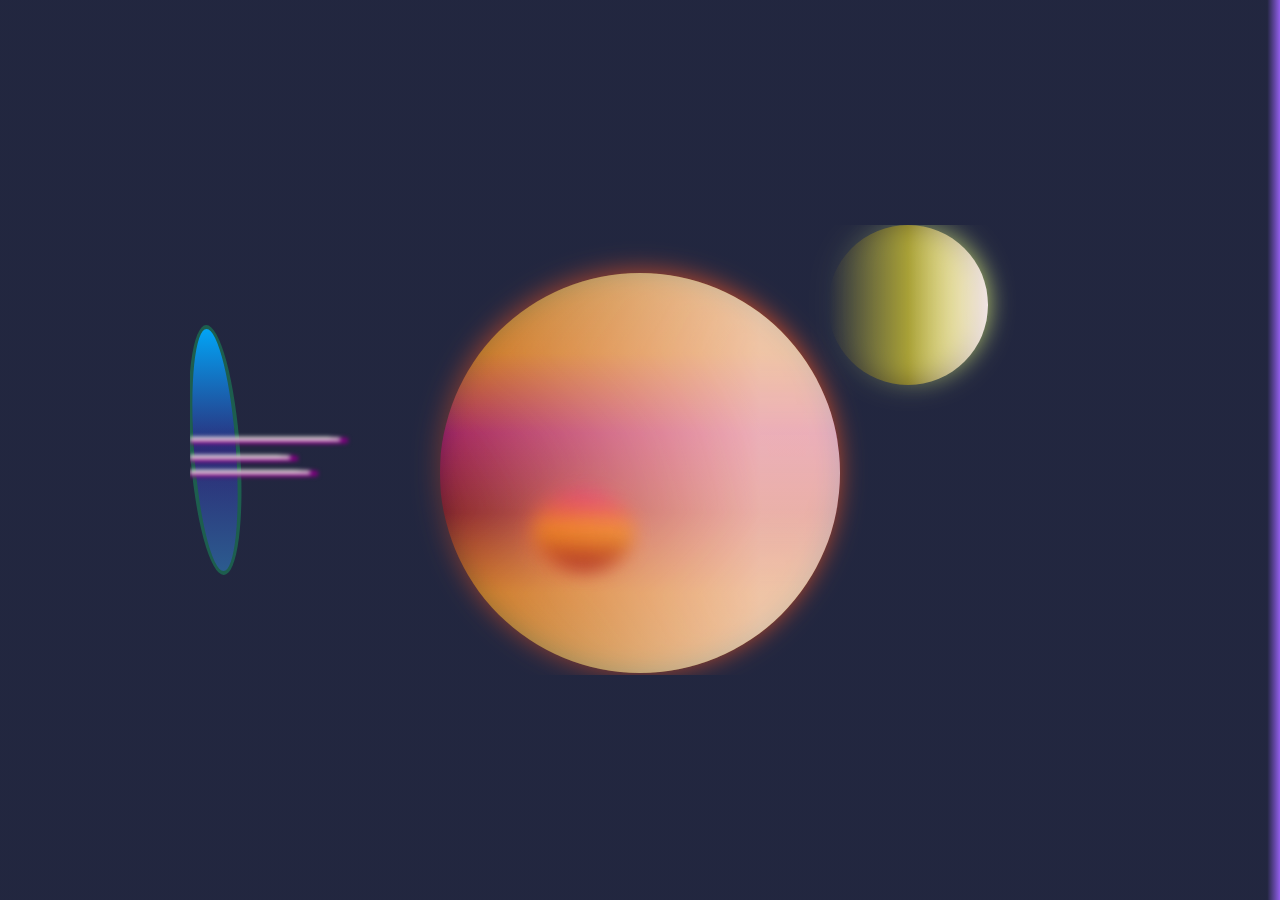
==== Dev_Space.html @ c3704cf3 "more dev challenges" ====
<link rel='stylesheet' type='text/css' href='Dev_Space.css'>

<body>

<div class="flex-container">
<div class="main">
	<div class="outer_frame">
		<div class="wrapper_container">
			<div class="wrapper">
				<div class="space">
					<div class="jup">
						<div class="jup_highlight"></div>
						<div class="spot"></div>
					</div>
					<div class="moon"></div>
				</div>
				<div class="wormhole"></div>
				<div class="comet"></div>
				<div class="comet comet_short"></div>
				<div class="comet comet_med"></div>
			</div>	
		</div>
		</div>
	</div>
</div>
</body>
---- Dev_Space.css ----
:root {
  --Black: #000;
  --White: #f0e4e4;
  --Yellow: #ffd700;
  --Red: #ff0000f2;
 --DarkRed: #a42624;
}

* {
    padding: 0;
    margin: 0;
}

.flex-container > div {
  display: flex;
  flex-direction: row;
  flex-wrap: wrap;
  width: 100%;
  background: linear-gradient(to right, rgb(15 20 47 / 92%) 99%, rgb(117 51 233 / 79%));
  justify-content: center;
  align-items: center; 
  position: absolute;
  border: 0px darkblue solid;
  overflow: hidden;
}


.main {
  width: 100%;
  height: 100%;
  display: flex;
  flex-direction: row;
  flex-wrap: wrap;
  overflow: hidden;
}

.wrapper_container {
  width: 900px;
  height: 400px;
  display: flex;
  align-items: center; 
}

.wrapper{
  display: flex;
  justify-content: center;
  flex-direction: column;
  position: absolute;
  overflow: hidden;
}

.space {
  width: 900px;
  height: 450px;
  display: flex;
  justify-content: center;
  border-radius: 50%;
}


.jup{
  width: 400px;
  height: 400px;
  transform: rotate(90deg);
  border-radius: 50%;
  margin-top: 48px;
  background: linear-gradient(to left,
   rgb(255 215 0 / 38%),
    #ffa5007d, rgb(255 0 0 / 26%),
    rgb(255 0 167 / 34%),
     #ffa5007d,
     rgb(255 215 0 / 38%));
  filter: drop-shadow(-2px 2px 13px #FF5722);
  position: absolute;
  z-index: 1;
}

.jup_highlight{
  width: 400px;
  height: 400px;
  border-radius: 50%;
  transform: rotate(90deg);
    background: linear-gradient(to right,
    var(--White) 20%,
   #fff0);
    opacity: 0.7;
     position: absolute;
}

.spot {
  width: 80px;
  height: 100px;
  transform: rotate(3deg);
  border-radius: 50%;
  margin-top: 206px;
  margin-left: 218px;
  background: linear-gradient(to left,
   var(--DarkRed),
    #ffa5007d,
      rgb(255 0 167 / 34%));
  filter: drop-shadow(-2px 2px 13px var(--Red));
  filter: blur(9px);
  position: relative;
}

.moon {
  width: 160px;
  height: 160px;
  transform: rotate(90deg);
  border-radius: 50%;
  margin-left: 535px;
  background: linear-gradient( var(--White),  rgba(255, 215, 0, 0.38), #e9ff7c00);
 
  filter: drop-shadow(-2px 2px 13px #e9ff7c);
  position: relative;
  z-index: 4;
  
}

.wormhole {
  border-radius: 50%;
  position: absolute;  
  background:  linear-gradient( #00abfff2, rgba(62, 49, 208, 0.38), #2c5e93f2);
  width: 42px;
  height: 242px;
  border-radius: 50%;
  position: absolute;
  border: 4px solid #1d5e4e;
  transform: skew(4deg);
}

.comet{
  width: 150px;
  height: 4px;
  background: var(--White);
  margin-bottom: 20px;
  position: absolute;
  filter: blur(2px);
  border-bottom-style: solid;
  border-right:8px solid purple;
  border-bottom-right-radius: 20%;
  border-top-right-radius: 20%;
  border-bottom-color: purple;
}
.comet_short{
  width: 100px;
  margin-bottom: -16px;
}

.comet_med{
  width: 120px;
  margin-bottom: -46px;
}


/* basic space background
  background: linear-gradient(rgb(15 20 47 / 92%) 20%, rgb(117 51 233 / 80%), rgb(15 20 47 / 92%));


    background: linear-gradient(to right, rgb(15 20 47 / 92%) 99%, rgb(117 51 233 / 79%));

    with purple
      background: linear-gradient(rgb(15 20 47 / 92%) 20%, rgb(117 51 233 / 80%), rgb(15 20 47 / 92%));

} */
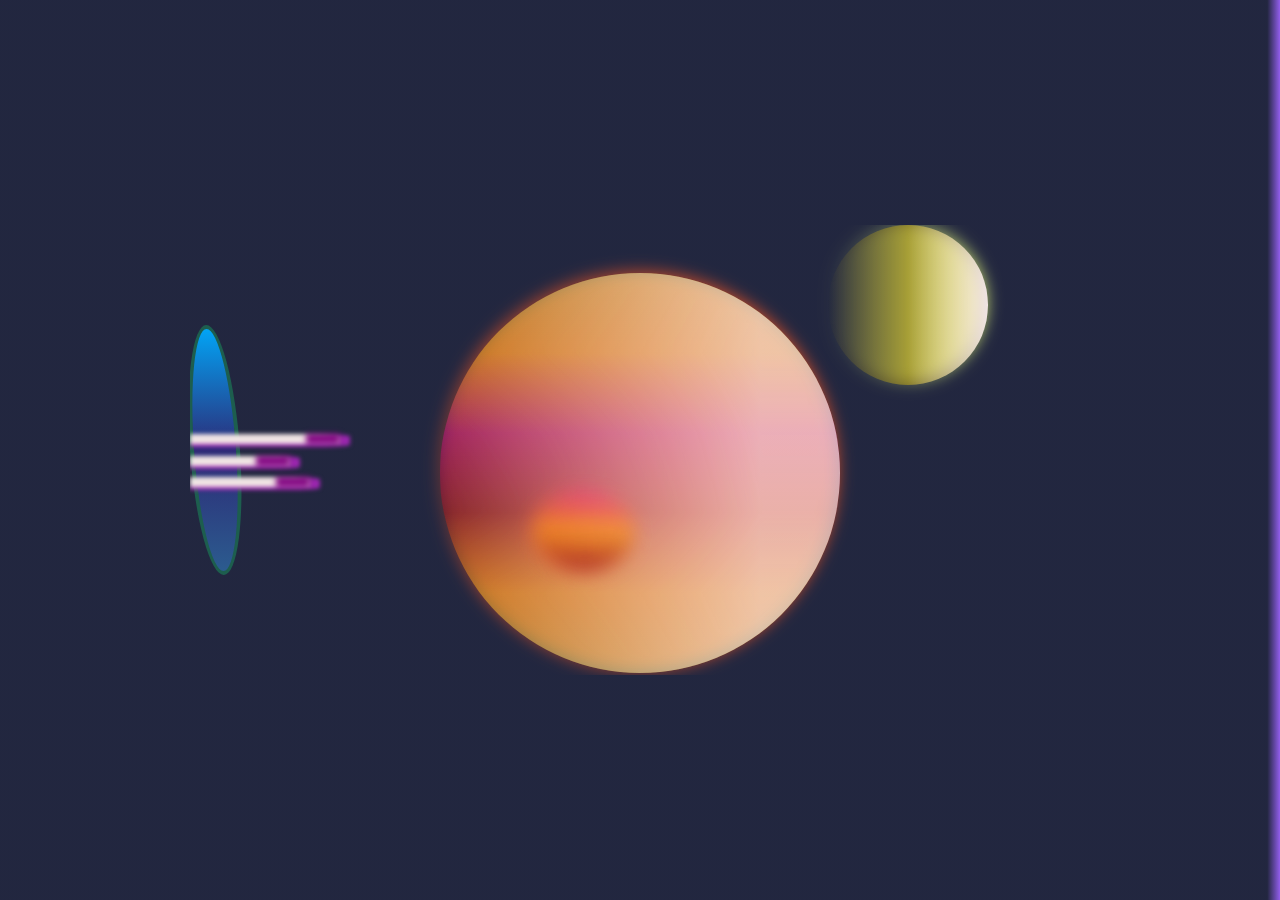
==== commit c5893477: "added cabin to space trucks" ====
--- a/Dev_Space.html
+++ b/Dev_Space.html
@@ -15,12 +15,13 @@
 					<div class="moon"></div>
 				</div>
 				<div class="wormhole"></div>
-				<div class="comet"></div>
-				<div class="comet comet_short"></div>
-				<div class="comet comet_med"></div>
+				<div class="comet"><div class="trailer"></div></div>
+				<div class="comet comet_short"><div class="trailer"></div></div>
+				<div class="comet comet_med"><div class="trailer"></div></div>
 			</div>	
 		</div>
 		</div>
+
 	</div>
 </div>
 </body>
--- a/Dev_Space.css
+++ b/Dev_Space.css
@@ -4,6 +4,7 @@
   --Yellow: #ffd700;
   --Red: #ff0000f2;
  --DarkRed: #a42624;
+ --PurpleAccent: #9C27B0;
 }
 
 * {
@@ -70,7 +71,7 @@
     rgb(255 0 167 / 34%),
      #ffa5007d,
      rgb(255 215 0 / 38%));
-  filter: drop-shadow(-2px 2px 13px #FF5722);
+  filter: drop-shadow(-2px 2px 8px #FF5722);
   position: absolute;
   z-index: 1;
 }
@@ -98,7 +99,7 @@
    var(--DarkRed),
     #ffa5007d,
       rgb(255 0 167 / 34%));
-  filter: drop-shadow(-2px 2px 13px var(--Red));
+  filter: drop-shadow(-2px 2px 3px var(--Red));
   filter: blur(9px);
   position: relative;
 }
@@ -111,7 +112,7 @@
   margin-left: 535px;
   background: linear-gradient( var(--White),  rgba(255, 215, 0, 0.38), #e9ff7c00);
  
-  filter: drop-shadow(-2px 2px 13px #e9ff7c);
+  filter: drop-shadow(-2px 2px 8px #e9ff7c);
   position: relative;
   z-index: 4;
   
@@ -131,25 +132,35 @@
 
 .comet{
   width: 150px;
-  height: 4px;
+  height: 10px;
   background: var(--White);
   margin-bottom: 20px;
   position: absolute;
   filter: blur(2px);
   border-bottom-style: solid;
-  border-right:8px solid purple;
+  border-right:10px solid var(--PurpleAccent);
   border-bottom-right-radius: 20%;
   border-top-right-radius: 20%;
-  border-bottom-color: purple;
+  border-bottom-color: var(--PurpleAccent);
+
+  display: flex;
+  justify-content: flex-end;
 }
 .comet_short{
   width: 100px;
-  margin-bottom: -16px;
+  margin-bottom: -24px;
 }
 
 .comet_med{
   width: 120px;
-  margin-bottom: -46px;
+  margin-bottom: -66px;
+}
+
+.trailer {
+  width: 34px;
+  height: 10px;
+  background: purple;
+  filter: blur(2px);
 }
 
 
